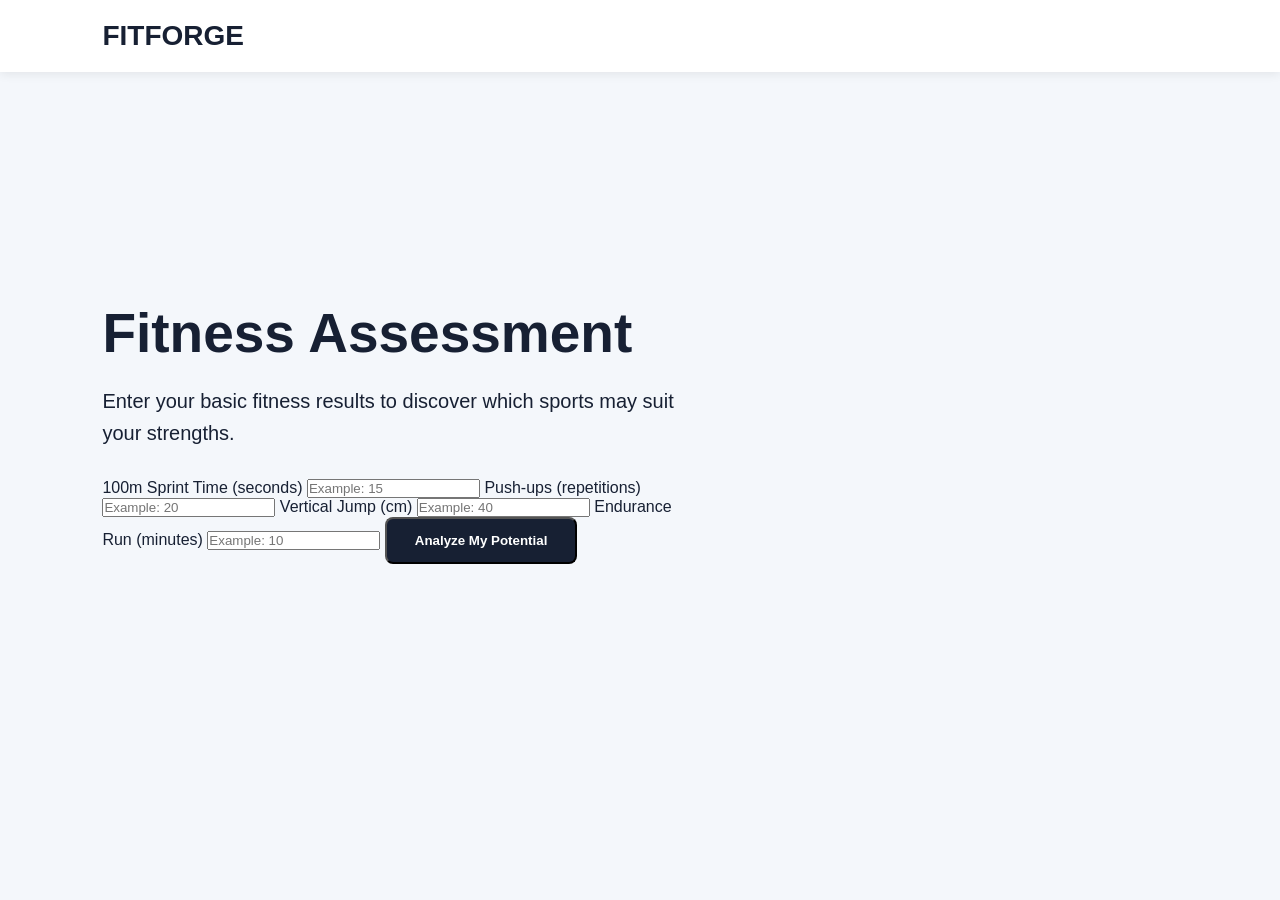
==== frontend/assessment.html @ c644bd16 "Added fitness assessment and results" ====
<!DOCTYPE html>
<html lang="en">
<head>
    <meta charset="UTF-8">
    <meta name="viewport" content="width=device-width, initial-scale=1.0">
    <title>FITFORGE - Fitness Assessment</title>
    <link rel="stylesheet" href="style.css">
</head>

<body>

    <header>
        <div class="logo">FITFORGE</div>
    </header>

    <main class="hero">
        <div class="hero-text">
            <h1>Fitness Assessment</h1>

            <p>
                Enter your basic fitness results to discover
                which sports may suit your strengths.
            </p>

            <div class="assessment-form">

    <label>100m Sprint Time (seconds)</label>
    <input type="number" id="sprint" placeholder="Example: 15">

    <label>Push-ups (repetitions)</label>
    <input type="number" id="pushups" placeholder="Example: 20">

    <label>Vertical Jump (cm)</label>
    <input type="number" id="jump" placeholder="Example: 40">

    <label>Endurance Run (minutes)</label>
    <input type="number" id="endurance" placeholder="Example: 10">

    <button class="btn" onclick="calculateResult()">Analyze My Potential</button>

</div>
        </div>
    </main>
    <script src="script.js"></script>

</body>
</html>
---- frontend/style.css ----
* {
    margin: 0;
    padding: 0;
    box-sizing: border-box;
}

body {
    font-family: Arial, sans-serif;
    background: #f4f7fb;
    color: #172033;
}

header {
    background: #ffffff;
    padding: 20px 8%;
    display: flex;
    justify-content: space-between;
    align-items: center;
    box-shadow: 0 2px 10px rgba(0, 0, 0, 0.08);
}

.logo {
    font-size: 28px;
    font-weight: bold;
}

nav a {
    text-decoration: none;
    color: #172033;
    margin-left: 25px;
}

.hero {
    min-height: 80vh;
    display: flex;
    align-items: center;
    justify-content: space-between;
    padding: 60px 8%;
}

.hero-text {
    max-width: 600px;
}

.hero h1 {
    font-size: 55px;
    margin-bottom: 20px;
}

.hero p {
    font-size: 20px;
    line-height: 1.6;
    margin-bottom: 30px;
}

.btn {
    display: inline-block;
    padding: 14px 28px;
    background: #172033;
    color: white;
    text-decoration: none;
    border-radius: 8px;
    font-weight: bold;
}

.hero-card {
    background: white;
    padding: 40px;
    border-radius: 20px;
    box-shadow: 0 10px 30px rgba(0, 0, 0, 0.1);
    text-align: center;
}

.hero-card h2 {
    margin-bottom: 15px;
}

footer {
    text-align: center;
    padding: 25px;
    background: #ffffff;
}
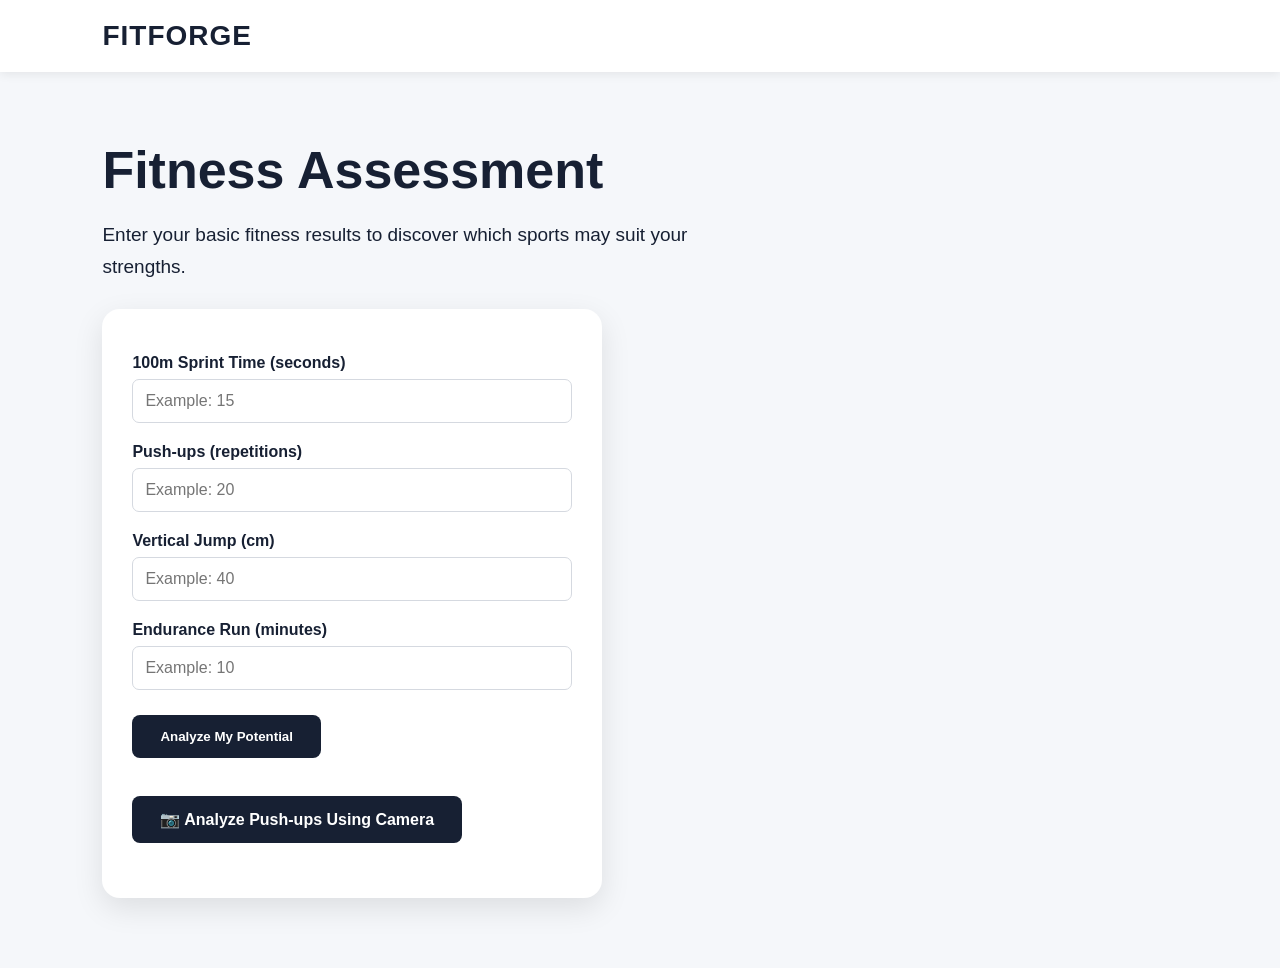
==== commit 5657426c: "Add camera based pushup analysis" ====
--- a/frontend/assessment.html
+++ b/frontend/assessment.html
@@ -1,9 +1,12 @@
 <!DOCTYPE html>
 <html lang="en">
+
 <head>
     <meta charset="UTF-8">
     <meta name="viewport" content="width=device-width, initial-scale=1.0">
+
     <title>FITFORGE - Fitness Assessment</title>
+
     <link rel="stylesheet" href="style.css">
 </head>
 
@@ -14,7 +17,9 @@
     </header>
 
     <main class="hero">
+
         <div class="hero-text">
+
             <h1>Fitness Assessment</h1>
 
             <p>
@@ -24,24 +29,77 @@
 
             <div class="assessment-form">
 
-    <label>100m Sprint Time (seconds)</label>
-    <input type="number" id="sprint" placeholder="Example: 15">
+                <label>100m Sprint Time (seconds)</label>
+                <input
+                    type="number"
+                    id="sprint"
+                    placeholder="Example: 15"
+                >
 
-    <label>Push-ups (repetitions)</label>
-    <input type="number" id="pushups" placeholder="Example: 20">
+                <label>Push-ups (repetitions)</label>
+                <input
+                    type="number"
+                    id="pushups"
+                    placeholder="Example: 20"
+                >
 
-    <label>Vertical Jump (cm)</label>
-    <input type="number" id="jump" placeholder="Example: 40">
+                <label>Vertical Jump (cm)</label>
+                <input
+                    type="number"
+                    id="jump"
+                    placeholder="Example: 40"
+                >
 
-    <label>Endurance Run (minutes)</label>
-    <input type="number" id="endurance" placeholder="Example: 10">
+                <label>Endurance Run (minutes)</label>
+                <input
+                    type="number"
+                    id="endurance"
+                    placeholder="Example: 10"
+                >
 
-    <button class="btn" onclick="calculateResult()">Analyze My Potential</button>
+                <button
+                    class="btn"
+                    onclick="calculateResult()">
+                    Analyze My Potential
+                </button>
 
-</div>
+                <br><br>
+
+                <a href="camera.html" class="btn">
+                    📷 Analyze Push-ups Using Camera
+                </a>
+
+                <p id="cameraResult"></p>
+
+            </div>
+
         </div>
+
     </main>
+
     <script src="script.js"></script>
 
+    <script>
+
+        // Get push-up count from camera test
+
+        const cameraPushups =
+            localStorage.getItem("cameraPushups");
+
+        if (cameraPushups !== null) {
+
+            document.getElementById("pushups").value =
+                cameraPushups;
+
+            document.getElementById("cameraResult").textContent =
+                "📷 Camera detected " +
+                cameraPushups +
+                " push-ups.";
+
+        }
+
+    </script>
+
 </body>
+
 </html>
--- a/frontend/style.css
+++ b/frontend/style.css
@@ -6,7 +6,7 @@
 
 body {
     font-family: Arial, sans-serif;
-    background: #f4f7fb;
+    background: #f5f7fa;
     color: #172033;
 }
 
@@ -22,12 +22,14 @@
 .logo {
     font-size: 28px;
     font-weight: bold;
+    letter-spacing: 1px;
 }
 
 nav a {
     text-decoration: none;
     color: #172033;
     margin-left: 25px;
+    font-weight: 500;
 }
 
 .hero {
@@ -35,22 +37,24 @@
     display: flex;
     align-items: center;
     justify-content: space-between;
-    padding: 60px 8%;
+    padding: 70px 8%;
+    gap: 50px;
 }
 
 .hero-text {
-    max-width: 600px;
+    max-width: 650px;
 }
 
 .hero h1 {
-    font-size: 55px;
+    font-size: 52px;
+    line-height: 1.1;
     margin-bottom: 20px;
 }
 
 .hero p {
-    font-size: 20px;
-    line-height: 1.6;
-    margin-bottom: 30px;
+    font-size: 19px;
+    line-height: 1.7;
+    margin-bottom: 25px;
 }
 
 .btn {
@@ -61,22 +65,76 @@
     text-decoration: none;
     border-radius: 8px;
     font-weight: bold;
+    border: none;
+    cursor: pointer;
+}
+
+.btn:hover {
+    opacity: 0.85;
 }
 
 .hero-card {
     background: white;
-    padding: 40px;
-    border-radius: 20px;
+    padding: 35px;
+    border-radius: 18px;
     box-shadow: 0 10px 30px rgba(0, 0, 0, 0.1);
-    text-align: center;
+    min-width: 300px;
 }
 
 .hero-card h2 {
     margin-bottom: 15px;
 }
 
+.assessment-form {
+    background: white;
+    padding: 30px;
+    border-radius: 18px;
+    box-shadow: 0 10px 30px rgba(0, 0, 0, 0.1);
+    max-width: 500px;
+}
+
+.assessment-form label {
+    display: block;
+    margin-top: 15px;
+    margin-bottom: 7px;
+    font-weight: bold;
+}
+
+.assessment-form input {
+    width: 100%;
+    padding: 12px;
+    border: 1px solid #d5d9e0;
+    border-radius: 7px;
+    font-size: 16px;
+    margin-bottom: 5px;
+}
+
+.assessment-form .btn {
+    margin-top: 20px;
+}
+
 footer {
     text-align: center;
     padding: 25px;
-    background: #ffffff;
+    background: white;
+}
+footer {
+    text-align: center;
+    padding: 25px;
+    background: white;
+}
+
+/* Sport recommendation cards */
+.sport-result {
+    background: #f5f7fa;
+    padding: 16px 20px;
+    margin-top: 12px;
+    border-radius: 10px;
+    font-size: 18px;
+    font-weight: bold;
+    border-left: 5px solid #172033;
+}
+
+.sport-result span {
+    display: block;
 }
